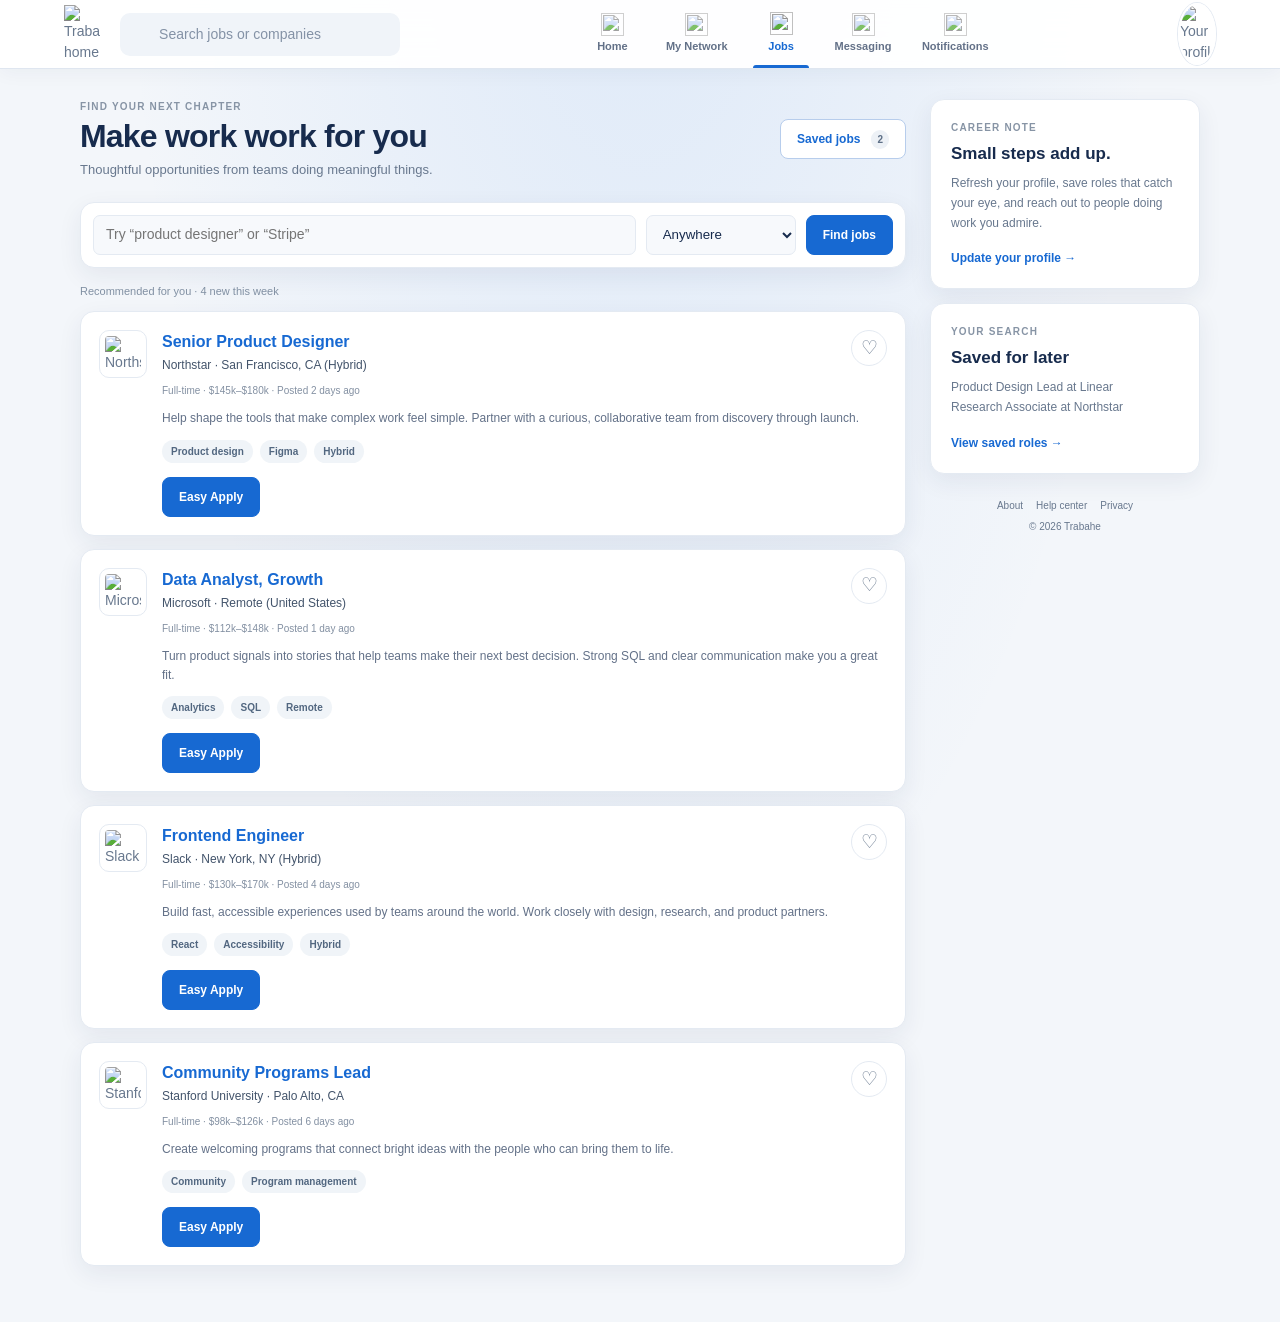
==== jobs.html @ 96b8449f "Added pages" ====
<!DOCTYPE html>
<html lang="en">
<head>
    <meta charset="UTF-8"><meta name="viewport" content="width=device-width, initial-scale=1.0">
    <meta name="description" content="Explore hand-picked roles and job opportunities on Trabahe.">
    <title>Jobs | Trabahe</title><link rel="stylesheet" href="style.css"><script src="app.js" defer></script>
</head>
<body>
    <nav class="navbar"><div class="navbar-left"><a href="index.html" class="logo"><img src="images/logo.png" alt="Trabahe home"></a><form class="search-box" data-search-form><img src="images/search.png" alt=""><input type="search" name="search" placeholder="Search jobs or companies" aria-label="Search jobs or companies"></form></div><div class="navbar-center"><ul>
        <li><a href="index.html"><img src="images/home.png" alt=""><span>Home</span></a></li><li><a href="network.html"><img src="images/network.png" alt=""><span>My Network</span></a></li><li><a href="jobs.html" class="active-link"><img src="images/jobs.png" alt=""><span>Jobs</span></a></li><li><a href="messaging.html"><img src="images/message.png" alt=""><span>Messaging</span></a></li><li><a href="notifications.html"><img src="images/notification.png" alt=""><span>Notifications</span></a></li>
    </ul></div><div class="navbar-right"><a class="profile-trigger" href="profile.html" aria-label="View your profile"><img src="images/user-1.png" class="nav-profile-img" alt="Your profile"></a></div></nav>
    <main class="page-container">
        <section class="page-main">
            <header class="page-heading"><div><p class="eyebrow">FIND YOUR NEXT CHAPTER</p><h1>Make work work for you</h1><p>Thoughtful opportunities from teams doing meaningful things.</p></div><a href="#saved-jobs" class="button-outline">Saved jobs <span class="count-pill">2</span></a></header>
            <form class="job-filters" data-search-form><label class="sr-only" for="job-search">Search jobs or companies</label><input id="job-search" name="search" type="search" placeholder="Try “product designer” or “Stripe”"><label class="sr-only" for="job-location">Location</label><select id="job-location" name="location" aria-label="Location"><option value="anywhere">Anywhere</option><option value="san francisco">San Francisco, CA</option><option value="new york">New York, NY</option><option value="remote">Remote</option></select><button class="button-primary" type="submit">Find jobs</button></form>
            <p class="result-note" id="searchStatus">Recommended for you · 4 new this week</p>
            <div class="job-list">
                <article class="job-card" data-searchable><img class="company-logo" src="images/mi-logo.png" alt="Northstar logo"><div class="job-info"><div class="job-title-line"><div><h2>Senior Product Designer</h2><p>Northstar · San Francisco, CA (Hybrid)</p></div><button class="icon-button" type="button" data-action="save" aria-pressed="false" aria-label="Save Senior Product Designer">♡</button></div><p class="job-meta">Full-time · $145k–$180k · Posted 2 days ago</p><p>Help shape the tools that make complex work feel simple. Partner with a curious, collaborative team from discovery through launch.</p><div class="tag-list"><span>Product design</span><span>Figma</span><span>Hybrid</span></div><button class="button-primary" type="button" data-action="apply" aria-pressed="false">Easy Apply</button></div></article>
                <article class="job-card" data-searchable><img class="company-logo" src="images/microsoft.png" alt="Microsoft logo"><div class="job-info"><div class="job-title-line"><div><h2>Data Analyst, Growth</h2><p>Microsoft · Remote (United States)</p></div><button class="icon-button" type="button" data-action="save" aria-pressed="false" aria-label="Save Data Analyst, Growth">♡</button></div><p class="job-meta">Full-time · $112k–$148k · Posted 1 day ago</p><p>Turn product signals into stories that help teams make their next best decision. Strong SQL and clear communication make you a great fit.</p><div class="tag-list"><span>Analytics</span><span>SQL</span><span>Remote</span></div><button class="button-primary" type="button" data-action="apply" aria-pressed="false">Easy Apply</button></div></article>
                <article class="job-card" data-searchable><img class="company-logo" src="images/slack.png" alt="Slack logo"><div class="job-info"><div class="job-title-line"><div><h2>Frontend Engineer</h2><p>Slack · New York, NY (Hybrid)</p></div><button class="icon-button" type="button" data-action="save" aria-pressed="false" aria-label="Save Frontend Engineer">♡</button></div><p class="job-meta">Full-time · $130k–$170k · Posted 4 days ago</p><p>Build fast, accessible experiences used by teams around the world. Work closely with design, research, and product partners.</p><div class="tag-list"><span>React</span><span>Accessibility</span><span>Hybrid</span></div><button class="button-primary" type="button" data-action="apply" aria-pressed="false">Easy Apply</button></div></article>
                <article class="job-card" data-searchable><img class="company-logo" src="images/stanford.png" alt="Stanford logo"><div class="job-info"><div class="job-title-line"><div><h2>Community Programs Lead</h2><p>Stanford University · Palo Alto, CA</p></div><button class="icon-button" type="button" data-action="save" aria-pressed="false" aria-label="Save Community Programs Lead">♡</button></div><p class="job-meta">Full-time · $98k–$126k · Posted 6 days ago</p><p>Create welcoming programs that connect bright ideas with the people who can bring them to life.</p><div class="tag-list"><span>Community</span><span>Program management</span></div><button class="button-primary" type="button" data-action="apply" aria-pressed="false">Easy Apply</button></div></article>
            </div>
        </section>
        <aside class="page-aside"><section class="panel aside-promo"><p class="eyebrow">CAREER NOTE</p><h2>Small steps add up.</h2><p>Refresh your profile, save roles that catch your eye, and reach out to people doing work you admire.</p><a class="text-link" href="profile.html">Update your profile →</a></section><section class="panel aside-promo" id="saved-jobs"><p class="eyebrow">YOUR SEARCH</p><h2>Saved for later</h2><p>Product Design Lead at Linear<br>Research Associate at Northstar</p><a class="text-link" href="#saved-jobs">View saved roles →</a></section><p class="aside-links"><a href="#">About</a><a href="#">Help center</a><a href="#">Privacy</a><span>© 2026 Trabahe</span></p></aside>
    </main>
</body>
</html>
---- style.css ----
:root {
    color-scheme: light;
    --page: #f3f6fa;
    --surface: #fff;
    --surface-muted: #f7f9fc;
    --ink: #172b4d;
    --muted: #68788e;
    --line: #e4eaf2;
    --brand: #1769d2;
    --brand-dark: #1058b7;
    --brand-soft: #eaf2ff;
    --shadow: 0 8px 24px rgba(28, 48, 78, 0.07);
    --radius: 14px;
}

* {
    margin: 0;
    padding: 0;
    box-sizing: border-box;
}

body {
    min-height: 100vh;
    background:
        radial-gradient(ellipse at 50% -240px, rgba(71, 142, 235, 0.13), transparent 58%),
        var(--page);
    color: var(--muted);
    font-family: Inter, "Segoe UI", Arial, sans-serif;
    font-size: 14px;
    line-height: 1.5;
    -webkit-font-smoothing: antialiased;
}

a {
    color: inherit;
    text-decoration: none;
    transition: color 160ms ease;
}

a:hover {
    color: var(--brand);
}

button,
input,
textarea {
    font: inherit;
}

.navbar {
    position: sticky;
    top: 0;
    z-index: 100;
    display: flex;
    align-items: center;
    justify-content: space-between;
    min-height: 68px;
    padding: 0 max(5%, calc((100% - 1320px) / 2));
    background: rgba(255, 255, 255, 0.94);
    border-bottom: 1px solid rgba(220, 228, 239, 0.9);
    box-shadow: 0 4px 18px rgba(28, 48, 78, 0.045);
    backdrop-filter: blur(16px);
}

.navbar-left,
.navbar-center ul,
.navbar-center ul li a {
    display: flex;
    align-items: center;
}

.logo img {
    display: block;
    width: 36px;
    margin-right: 20px;
}

.search-box {
    display: flex;
    align-items: center;
    width: min(280px, 23vw);
    padding: 0 14px;
    background: #f0f4f9;
    border: 1px solid transparent;
    border-radius: 10px;
    transition: background 160ms ease, border-color 160ms ease, box-shadow 160ms ease;
}

.search-box:focus-within {
    background: #fff;
    border-color: #a8c8f4;
    box-shadow: 0 0 0 3px rgba(23, 105, 210, 0.1);
}

.search-box img {
    width: 15px;
    opacity: 0.7;
}

.search-box input {
    width: 100%;
    padding: 10px;
    color: var(--ink);
    background: transparent;
    border: 0;
    outline: 0;
}

.search-box input::placeholder {
    color: #8492a6;
}

.navbar-center ul {
    gap: clamp(5px, 1.6vw, 25px);
    height: 68px;
}

.navbar-center ul li {
    list-style: none;
    height: 100%;
}

.navbar-center ul li a {
    position: relative;
    flex-direction: column;
    justify-content: center;
    gap: 2px;
    height: 100%;
    min-width: 56px;
    padding: 0 5px;
    color: #637188;
    font-size: 11px;
    font-weight: 600;
    white-space: nowrap;
}

.navbar-center ul li a img {
    width: 23px;
    height: 23px;
    object-fit: contain;
    opacity: 0.76;
    transition: transform 160ms ease, opacity 160ms ease;
}

.navbar-center ul li a:hover,
.navbar-center ul li a.active-link {
    color: var(--brand);
}

.navbar-center ul li a:hover img,
.navbar-center ul li a.active-link img {
    opacity: 1;
    transform: translateY(-1px);
}

.navbar-center ul li a::after {
    position: absolute;
    right: 0;
    bottom: 0;
    left: 0;
    height: 3px;
    background: var(--brand);
    border-radius: 3px 3px 0 0;
    content: "";
    transform: scaleX(0);
    transition: transform 180ms ease;
}

.navbar-center ul li a:hover::after,
.navbar-center ul li a.active-link::after {
    transform: scaleX(1);
}

.nav-profile-img {
    display: block;
    width: 38px;
    border: 2px solid #fff;
    border-radius: 50%;
    box-shadow: 0 0 0 1px var(--line);
    cursor: pointer;
}

.online {
    position: relative;
}

.online::after {
    position: absolute;
    top: 1px;
    right: -1px;
    width: 9px;
    height: 9px;
    background: #31b978;
    border: 2px solid #fff;
    border-radius: 50%;
    content: "";
}

.profile-menu-wrap {
    position: absolute;
    top: calc(100% + 4px);
    right: max(4%, calc((100% - 1320px) / 2));
    width: 300px;
    max-height: 0;
    overflow: hidden;
    transition: max-height 260ms ease;
}

.profile-menu-wrap.open-menu {
    max-height: 430px;
}

.profile-menu {
    margin: 8px 0;
    padding: 18px;
    color: var(--ink);
    background: var(--surface);
    border: 1px solid var(--line);
    border-radius: var(--radius);
    box-shadow: 0 18px 42px rgba(28, 48, 78, 0.18);
}

.user-info {
    display: flex;
    align-items: center;
}

.user-info img {
    width: 48px;
    margin-right: 12px;
    border-radius: 50%;
}

.user-info h3 {
    margin-bottom: 2px;
    color: var(--ink);
    font-size: 16px;
}

.user-info a {
    color: var(--brand);
    font-size: 12px;
    font-weight: 600;
}

.profile-menu hr {
    height: 1px;
    margin: 14px 0 10px;
    background: var(--line);
    border: 0;
}

.profile-menu-link {
    display: flex;
    align-items: center;
    gap: 12px;
    margin: 2px -8px;
    padding: 8px;
    color: var(--muted);
    border-radius: 8px;
    font-size: 13px;
}

.profile-menu-link:hover {
    color: var(--brand);
    background: var(--surface-muted);
}

.profile-menu-link p {
    flex: 1;
}

.profile-menu-link img {
    width: 25px;
    height: 25px;
    object-fit: contain;
}

.profile-menu-link span {
    color: #9ba8b8;
    font-size: 12px;
}

.container {
    display: grid;
    grid-template-columns: minmax(220px, 260px) minmax(0, 1fr) minmax(240px, 285px);
    gap: 22px;
    width: min(1320px, 90%);
    margin: 0 auto;
    padding: 28px 0 48px;
}

.left-sidebar,
.right-sidebar {
    position: sticky;
    top: 88px;
    align-self: start;
}

.sidebar-profile-box,
.sidebar-activity,
.sidebar-news,
.sidebar-ad,
.create-post,
.post {
    overflow: hidden;
    background: var(--surface);
    border: 1px solid var(--line);
    border-radius: var(--radius);
    box-shadow: var(--shadow);
}

.sidebar-profile-box > img {
    display: block;
    height: 96px;
    object-fit: cover;
}

.sidebar-profile-info {
    padding: 0 20px;
}

.sidebar-profile-info > img {
    width: 82px;
    margin-top: -42px;
    padding: 4px;
    background: var(--surface);
    border-radius: 50%;
}

.sidebar-profile-info h1 {
    margin-top: 6px;
    color: var(--ink);
    font-size: 19px;
    font-weight: 700;
    letter-spacing: -0.3px;
}

.sidebar-profile-info h3 {
    margin-top: 3px;
    color: var(--muted);
    font-size: 12px;
    font-weight: 400;
}

.sidebar-profile-info ul {
    margin: 17px 0 15px;
    padding-top: 12px;
    border-top: 1px solid var(--line);
    list-style: none;
}

.sidebar-profile-info ul li {
    display: flex;
    justify-content: space-between;
    margin: 9px 0;
    color: #6e7d92;
    font-size: 12px;
}

.sidebar-profile-info ul li span {
    color: var(--brand);
    font-weight: 700;
}

.sidebar-profile-link {
    display: flex;
    border-top: 1px solid var(--line);
}

.sidebar-profile-link a {
    display: flex;
    flex: 1;
    align-items: center;
    justify-content: center;
    gap: 7px;
    min-width: 0;
    padding: 13px 5px;
    color: #596b82;
    font-size: 11px;
    font-weight: 600;
}

.sidebar-profile-link a + a {
    border-left: 1px solid var(--line);
}

.sidebar-profile-link a:hover {
    background: var(--surface-muted);
}

.sidebar-profile-link a img {
    width: 17px;
    height: 17px;
    object-fit: contain;
}

.sidebar-activity {
    margin-top: 16px;
    padding: 8px 18px 14px;
}

.sidebar-activity h3 {
    margin: 15px 0 7px;
    color: #8996a8;
    font-size: 10px;
    font-weight: 700;
    letter-spacing: 1px;
}

.sidebar-activity a {
    display: flex;
    align-items: center;
    gap: 9px;
    margin: 2px -7px;
    padding: 6px 7px;
    color: #596b82;
    border-radius: 7px;
    font-size: 12px;
}

.sidebar-activity a:hover {
    color: var(--brand);
    background: var(--surface-muted);
}

.sidebar-activity a img {
    width: 15px;
    height: 15px;
    object-fit: contain;
    opacity: 0.7;
}

.discover-more-link {
    margin: 12px -18px -14px;
    border-top: 1px solid var(--line);
    text-align: center;
}

.discover-more-link a {
    display: inline-block;
    padding: 11px;
    color: var(--brand);
    font-size: 12px;
    font-weight: 700;
}

#showMoreLink {
    display: none;
}

.sidebar-news {
    padding: 17px 19px 14px;
}

.info-icon {
    float: right;
    width: 15px;
    margin-top: 4px;
    opacity: 0.65;
}

.sidebar-news h3 {
    margin: 2px 0 16px;
    color: var(--ink);
    font-size: 16px;
    font-weight: 700;
    letter-spacing: -0.2px;
}

.sidebar-news a {
    display: block;
    margin: 0 -7px;
    padding: 7px;
    color: #354762;
    border-radius: 7px;
    font-size: 12px;
    font-weight: 650;
    line-height: 1.4;
}

.sidebar-news a:hover {
    color: var(--brand);
    background: var(--surface-muted);
}

.sidebar-news span {
    display: block;
    margin: -4px 0 5px 7px;
    color: #8a97a8;
    font-size: 10px;
}

.sidebar-news .read-more-link {
    display: inline-block;
    margin: 8px 0 0;
    padding: 5px 7px;
    color: var(--brand);
    font-weight: 700;
}

.sidebar-ad {
    margin-top: 15px;
    padding: 14px 18px 16px;
    text-align: center;
}

.sidebar-ad small {
    display: block;
    color: #8794a5;
    font-size: 10px;
    text-align: right;
}

.sidebar-ad p {
    margin: 8px 0;
    color: var(--ink);
    font-size: 13px;
    font-weight: 600;
}

.sidebar-ad div {
    display: flex;
    align-items: center;
    justify-content: center;
}

.sidebar-ad img {
    width: 49px;
    height: 49px;
    margin: 5px;
    object-fit: cover;
    border: 1px solid var(--line);
    border-radius: 50%;
}

.sidebar-ad b {
    display: block;
    margin-top: 6px;
    color: #45566e;
    font-size: 11px;
    font-weight: 600;
}

.ad-link {
    display: inline-block;
    margin: 13px auto 0;
    padding: 6px 19px;
    color: var(--brand);
    border: 1px solid var(--brand);
    border-radius: 20px;
    font-size: 12px;
    font-weight: 700;
    transition: color 160ms ease, background 160ms ease;
}

.ad-link:hover {
    color: #fff;
    background: var(--brand);
}

.sidebar-useful-links {
    padding: 13px 8px;
    text-align: center;
}

.sidebar-useful-links a {
    display: inline-block;
    margin: 3px 4px;
    color: #8390a2;
    font-size: 10px;
}

.sidebar-useful-links a:hover {
    color: var(--brand);
}

.copyright-msg {
    display: flex;
    align-items: center;
    justify-content: center;
    margin-top: 10px;
    color: #718096;
    font-size: 10px;
}

.copyright-msg img {
    width: 17px;
    margin-right: 5px;
}

.main-content {
    min-width: 0;
}

.create-post {
    padding-top: 3px;
}

.create-post-input {
    display: flex;
    align-items: center;
    padding: 15px 18px 12px;
}

.create-post-input img {
    width: 42px;
    height: 42px;
    margin-right: 12px;
    object-fit: cover;
    border: 2px solid #eef3fa;
    border-radius: 50%;
}

.create-post-input textarea {
    width: 100%;
    min-height: 40px;
    padding: 10px 14px;
    color: var(--ink);
    background: var(--surface-muted);
    border: 1px solid var(--line);
    border-radius: 24px;
    outline: none;
    resize: vertical;
    transition: border-color 160ms ease, box-shadow 160ms ease, background 160ms ease;
}

.create-post-input textarea:focus {
    background: #fff;
    border-color: #a8c8f4;
    box-shadow: 0 0 0 3px rgba(23, 105, 210, 0.09);
}

.create-post-input textarea::placeholder {
    color: #78879a;
    font-weight: 500;
}

.create-post-links {
    display: flex;
    align-items: stretch;
    padding: 0 10px 8px;
}

.create-post-links li {
    display: flex;
    flex: 1;
    align-items: center;
    justify-content: center;
    gap: 7px;
    min-width: 0;
    min-height: 42px;
    margin: 0 3px;
    color: #617187;
    border-radius: 8px;
    font-size: 12px;
    font-weight: 600;
    list-style: none;
    cursor: pointer;
    transition: background 160ms ease, color 160ms ease;
}

.create-post-links li:hover {
    color: var(--brand);
    background: var(--brand-soft);
}

.create-post-links li img {
    width: 17px;
    height: 17px;
    object-fit: contain;
}

.create-post-links li:last-child {
    flex: 0 0 auto;
    min-width: 76px;
    margin-left: 5px;
    color: #fff;
    background: var(--brand);
    border-radius: 8px;
    font-weight: 700;
    transition: background 160ms ease, transform 160ms ease;
}

.create-post-links li:last-child:hover {
    color: #fff;
    background: var(--brand-dark);
    transform: translateY(-1px);
}

.sort-by {
    display: flex;
    align-items: center;
    gap: 10px;
    margin: 15px 0 10px;
    color: #77869a;
    font-size: 11px;
}

.sort-by hr {
    flex: 1;
    height: 1px;
    background: #dce4ee;
    border: 0;
}

.sort-by p {
    white-space: nowrap;
}

.sort-by p span {
    color: #43546b;
    font-weight: 700;
    cursor: pointer;
}

.sort-by p span img {
    width: 11px;
    margin-left: 3px;
    vertical-align: middle;
}

.post {
    margin: 0 0 16px;
    padding: 18px 20px 5px;
}

.post-author {
    display: flex;
    align-items: flex-start;
    margin-bottom: 13px;
}

.post-author > img {
    width: 43px;
    height: 43px;
    margin: 1px 11px 0 0;
    object-fit: cover;
    border-radius: 50%;
}

.post-author h1 {
    color: var(--ink);
    font-size: 14px;
    font-weight: 700;
}

.post-author small {
    display: block;
    color: #8390a2;
    font-size: 10px;
    line-height: 1.5;
}

.post p {
    margin-bottom: 14px;
    color: #43536a;
    font-size: 13px;
    line-height: 1.65;
}

.post > img {
    display: block;
    width: 100%;
    max-height: 460px;
    margin-bottom: 11px;
    object-fit: cover;
    border-radius: 9px;
}

.post-stats {
    display: flex;
    flex-wrap: wrap;
    align-items: center;
    justify-content: space-between;
    gap: 4px;
    padding-bottom: 8px;
    color: #8491a2;
    border-bottom: 1px solid var(--line);
    font-size: 10px;
}

.post-stats div {
    display: flex;
    align-items: center;
}

.post-stats img {
    width: 15px;
    margin-right: -4px;
}

.liked-users {
    margin-left: 10px;
}

.post-activity {
    display: flex;
    align-items: center;
    justify-content: space-between;
    gap: 3px;
    padding: 8px 0;
    color: #617187;
    font-size: 12px;
    font-weight: 600;
}

.post-activity > div {
    display: flex;
    align-items: center;
}

.post-activity-user-icon {
    width: 23px;
    border-radius: 50%;
}

.post-activity-arrow-icon {
    width: 11px;
    margin-left: 4px;
}

.post-activity-link {
    min-height: 35px;
    padding: 0 8px;
    border-radius: 7px;
    cursor: pointer;
    transition: color 160ms ease, background 160ms ease;
}

.post-activity-link:hover {
    color: var(--brand);
    background: var(--brand-soft);
}

.post-activity-link img {
    width: 16px;
    height: 16px;
    margin-right: 6px;
    object-fit: contain;
    opacity: 0.78;
}

@media (max-width: 1040px) {
    .container {
        grid-template-columns: minmax(215px, 260px) minmax(0, 1fr);
        width: min(960px, 92%);
        gap: 18px;
    }

    .right-sidebar {
        display: none;
    }
}

@media (max-width: 700px) {
    .navbar {
        min-height: 60px;
        padding: 0 4%;
    }

    .logo img {
        width: 32px;
        margin-right: 12px;
    }

    .search-box {
        width: 38px;
        height: 38px;
        justify-content: center;
        padding: 0;
        background: transparent;
    }

    .search-box:focus-within {
        position: absolute;
        right: 62px;
        left: 4%;
        z-index: 2;
        width: auto;
        justify-content: flex-start;
        padding: 0 12px;
        background: #fff;
    }

    .search-box input {
        width: 0;
        padding: 0;
    }

    .search-box:focus-within input {
        width: 100%;
        padding: 9px;
    }

    .navbar-center {
        flex: 1;
        margin-left: 6px;
    }

    .navbar-center ul {
        justify-content: space-evenly;
        gap: 0;
        height: 60px;
    }

    .navbar-center ul li a {
        min-width: 38px;
        padding: 0 3px;
    }

    .navbar-center ul li a span {
        display: none;
    }

    .navbar-center ul li a img {
        width: 22px;
        height: 22px;
    }

    .nav-profile-img {
        width: 32px;
    }

    .profile-menu-wrap {
        right: 4%;
        width: min(300px, 92vw);
    }

    .container {
        grid-template-columns: minmax(0, 1fr);
        width: min(560px, 92%);
        gap: 14px;
        padding: 16px 0 30px;
    }

    .left-sidebar,
    .right-sidebar {
        position: static;
    }

    .main-content {
        grid-row: 1;
    }

    .sidebar-activity {
        display: none;
    }

    .sidebar-activity.open-activity {
        display: block;
    }

    #showMoreLink {
        display: block;
        width: fit-content;
        margin: 5px auto 0;
        color: var(--brand);
        font-size: 12px;
        font-weight: 600;
        cursor: pointer;
    }

    .post {
        padding-right: 15px;
        padding-left: 15px;
    }
}

@media (max-width: 420px) {
    .navbar-center ul li a {
        min-width: 31px;
    }

    .navbar-center ul li a img {
        width: 20px;
        height: 20px;
    }

    .create-post-input {
        padding-right: 12px;
        padding-left: 12px;
    }

    .create-post-links {
        padding-right: 6px;
        padding-left: 6px;
    }

    .create-post-links li {
        gap: 4px;
        font-size: 10px;
    }

    .create-post-links li:last-child {
        min-width: 56px;
    }

    .post-activity {
        font-size: 11px;
    }

    .post-activity-link {
        padding: 0 5px;
    }

    .post-activity-link span {
        display: none;
    }

    .post-activity-link img {
        margin-right: 0;
    }
}

@media (prefers-reduced-motion: reduce) {
    *,
    *::before,
    *::after {
        scroll-behavior: auto !important;
        transition-duration: 0.01ms !important;
        animation-duration: 0.01ms !important;
        animation-iteration-count: 1 !important;
    }
}

button {
    color: inherit;
}

.profile-trigger {
    display: inline-flex;
    padding: 0;
    background: transparent;
    border: 0;
    border-radius: 50%;
    cursor: pointer;
}

.create-post-links li button {
    width: 100%;
    height: 100%;
    color: inherit;
    background: transparent;
    border: 0;
    cursor: pointer;
    font-weight: 700;
}

.create-post-links li:last-child button {
    color: #fff;
}

.post > small {
    display: block;
    margin: 3px 0 12px;
    color: #8390a2;
}

.post > strong {
    color: var(--ink);
}

.post-activity-link[aria-pressed="true"] {
    color: var(--brand);
    background: var(--brand-soft);
}

.page-container {
    display: grid;
    grid-template-columns: minmax(0, 1fr) 270px;
    align-items: start;
    gap: 24px;
    width: min(1120px, 92%);
    margin: 30px auto 56px;
}

.page-main {
    min-width: 0;
}

.page-heading {
    display: flex;
    align-items: center;
    justify-content: space-between;
    gap: 20px;
    margin: 0 0 22px;
}

.page-heading h1,
.inbox-heading h1 {
    margin: 3px 0 5px;
    color: var(--ink);
    font-size: clamp(25px, 3vw, 32px);
    letter-spacing: -0.8px;
    line-height: 1.2;
}

.page-heading p:not(.eyebrow),
.inbox-heading p {
    color: var(--muted);
    font-size: 13px;
}

.eyebrow {
    color: #8794a5;
    font-size: 10px;
    font-weight: 750;
    letter-spacing: 1.2px;
}

.button-primary,
.button-outline {
    display: inline-flex;
    align-items: center;
    justify-content: center;
    gap: 7px;
    min-height: 40px;
    padding: 0 16px;
    border-radius: 8px;
    cursor: pointer;
    font-size: 12px;
    font-weight: 700;
    text-align: center;
    transition: background 160ms ease, color 160ms ease, border-color 160ms ease, transform 160ms ease;
}

.button-primary {
    color: #fff;
    background: var(--brand);
    border: 1px solid var(--brand);
}

.button-primary:hover {
    color: #fff;
    background: var(--brand-dark);
    border-color: var(--brand-dark);
    transform: translateY(-1px);
}

.button-outline {
    color: var(--brand);
    background: #fff;
    border: 1px solid #b7cdec;
}

.button-outline:hover,
.button-outline[aria-pressed="true"] {
    color: var(--brand-dark);
    background: var(--brand-soft);
    border-color: var(--brand);
}

.text-link {
    color: var(--brand);
    font-weight: 700;
}

.section-tabs {
    display: flex;
    gap: 22px;
    overflow-x: auto;
    padding: 0 3px;
    border-bottom: 1px solid var(--line);
    white-space: nowrap;
}

.section-tabs a {
    position: relative;
    padding: 12px 0;
    color: #78869a;
    font-size: 12px;
    font-weight: 650;
}

.section-tabs a.selected {
    color: var(--brand);
}

.section-tabs a.selected::after {
    position: absolute;
    right: 0;
    bottom: -1px;
    left: 0;
    height: 2px;
    background: var(--brand);
    content: "";
}

.section-tabs span,
.count-pill {
    margin-left: 4px;
    padding: 2px 6px;
    color: #5d6f86;
    background: #edf1f6;
    border-radius: 10px;
    font-size: 10px;
}

.result-note {
    margin: 15px 0 12px;
    color: #8190a3;
    font-size: 11px;
}

.panel,
.person-card,
.job-card,
.notification-card {
    background: var(--surface);
    border: 1px solid var(--line);
    border-radius: var(--radius);
    box-shadow: var(--shadow);
}

.page-aside {
    position: sticky;
    top: 92px;
}

.aside-promo {
    margin-bottom: 14px;
    padding: 20px;
}

.aside-promo h2 {
    margin: 8px 0;
    color: var(--ink);
    font-size: 17px;
    line-height: 1.35;
}

.aside-promo > p:not(.eyebrow) {
    margin-bottom: 14px;
    font-size: 12px;
    line-height: 1.65;
}

.aside-promo .text-link {
    font-size: 12px;
}

.aside-links {
    display: flex;
    flex-wrap: wrap;
    justify-content: center;
    gap: 6px 13px;
    padding: 10px;
    font-size: 10px;
}

.aside-links span {
    flex-basis: 100%;
    text-align: center;
}

.people-grid {
    display: grid;
    grid-template-columns: repeat(3, minmax(0, 1fr));
    gap: 14px;
}

.person-card {
    overflow: hidden;
    padding: 0 14px 15px;
    text-align: center;
}

.person-cover {
    height: 75px;
    margin: 0 -14px;
    background: linear-gradient(135deg, #e1eafa, #b9d2f3);
}

.cover-purple { background: linear-gradient(135deg, #e4daf7, #b4a2e6); }
.cover-blue { background: linear-gradient(135deg, #d9e9f7, #85b7dd); }
.cover-orange { background: linear-gradient(135deg, #f7e5d7, #e6b997); }
.cover-green { background: linear-gradient(135deg, #d9eee1, #91c8a6); }
.cover-pink { background: linear-gradient(135deg, #f4dce8, #d79fbc); }
.cover-sky { background: linear-gradient(135deg, #d9edf2, #8dc3d2); }

.person-avatar {
    width: 66px;
    height: 66px;
    margin-top: -34px;
    object-fit: cover;
    border: 4px solid white;
    border-radius: 50%;
}

.person-card h2 {
    margin: 5px 0 2px;
    color: var(--ink);
    font-size: 14px;
}

.person-card p {
    min-height: 36px;
    font-size: 11px;
    line-height: 1.5;
}

.person-card small {
    display: block;
    margin: 8px 0 12px;
    color: #8390a2;
    font-size: 10px;
}

.button-wide {
    width: 100%;
    min-height: 36px;
}

.invitation-panel {
    display: block;
    margin-top: 22px;
    padding: 19px;
}

.invitation-panel h2 {
    margin: 4px 0;
    color: var(--ink);
    font-size: 16px;
}

.invitation-panel p:not(.eyebrow) {
    font-size: 12px;
}

.invitation-list {
    margin-top: 12px;
}

.invitation-row {
    display: flex;
    align-items: center;
    gap: 11px;
    padding: 11px 0;
    border-top: 1px solid var(--line);
}

.invitation-row > img {
    flex: 0 0 42px;
    width: 42px;
    height: 42px;
    object-fit: cover;
    border-radius: 50%;
}

.invitation-row > span {
    flex: 1;
    min-width: 0;
}

.invitation-row strong,
.invitation-row small {
    display: block;
}

.invitation-row strong {
    color: var(--ink);
    font-size: 12px;
}

.invitation-row small {
    color: #8390a2;
    font-size: 10px;
}

.job-filters {
    display: flex;
    gap: 10px;
    padding: 12px;
    background: #fff;
    border: 1px solid var(--line);
    border-radius: var(--radius);
    box-shadow: var(--shadow);
}

.job-filters input,
.job-filters select,
.inbox-search input {
    min-width: 0;
    min-height: 40px;
    padding: 0 12px;
    color: var(--ink);
    background: var(--surface-muted);
    border: 1px solid var(--line);
    border-radius: 7px;
}

.job-filters input {
    flex: 1;
}

.job-filters select {
    width: 150px;
}

.job-list {
    display: grid;
    gap: 13px;
}

.job-card {
    display: flex;
    align-items: flex-start;
    gap: 15px;
    padding: 18px;
}

.company-logo {
    flex: 0 0 48px;
    width: 48px;
    height: 48px;
    padding: 5px;
    object-fit: contain;
    background: #fff;
    border: 1px solid var(--line);
    border-radius: 10px;
}

.job-info {
    flex: 1;
    min-width: 0;
}

.job-title-line {
    display: flex;
    align-items: flex-start;
    justify-content: space-between;
    gap: 10px;
}

.job-title-line h2 {
    color: var(--brand);
    font-size: 16px;
}

.job-title-line p {
    margin-top: 2px;
    color: #43546b;
    font-size: 12px;
}

.job-info > p:not(.job-meta) {
    margin: 11px 0;
    color: #637188;
    font-size: 12px;
    line-height: 1.6;
}

.job-info .job-meta {
    margin-top: 9px;
    color: #8390a2;
    font-size: 10px;
}

.icon-button {
    flex: 0 0 auto;
    display: inline-grid;
    width: 36px;
    height: 36px;
    place-items: center;
    color: #6c7c91;
    background: transparent;
    border: 1px solid var(--line);
    border-radius: 50%;
    cursor: pointer;
    font-size: 19px;
}

.icon-button[aria-pressed="true"] {
    color: var(--brand);
    background: var(--brand-soft);
}

.tag-list {
    display: flex;
    flex-wrap: wrap;
    gap: 7px;
    margin: 10px 0 14px;
}

.tag-list span {
    padding: 4px 9px;
    color: #526780;
    background: #f0f4f8;
    border-radius: 14px;
    font-size: 10px;
    font-weight: 600;
}

.messaging-page {
    display: block;
    max-width: 1120px;
    margin-top: 24px;
}

.messaging-shell {
    display: grid;
    grid-template-columns: minmax(250px, 340px) minmax(0, 1fr);
    min-height: min(720px, calc(100vh - 120px));
    overflow: hidden;
}

.message-inbox {
    padding: 19px 0;
    border-right: 1px solid var(--line);
}

.inbox-heading {
    display: flex;
    align-items: center;
    justify-content: space-between;
    padding: 0 18px 15px;
}

.inbox-heading h1 {
    font-size: 22px;
}

.inbox-search {
    padding: 0 16px 14px;
}

.inbox-search input {
    width: 100%;
}

.inbox-label {
    padding: 9px 18px;
}

.conversation-preview {
    display: flex;
    align-items: center;
    gap: 10px;
    padding: 12px 16px;
    border-left: 3px solid transparent;
}

.conversation-preview:hover,
.conversation-preview.selected {
    background: #f3f7fc;
}

.conversation-preview.selected {
    border-left-color: var(--brand);
}

.conversation-preview > img,
.conversation-header > img {
    flex: 0 0 42px;
    width: 42px;
    height: 42px;
    object-fit: cover;
    border-radius: 50%;
}

.conversation-preview > span {
    flex: 1;
    min-width: 0;
}

.conversation-preview strong,
.conversation-preview small {
    display: block;
    overflow: hidden;
    text-overflow: ellipsis;
    white-space: nowrap;
}

.conversation-preview strong {
    color: var(--ink);
    font-size: 12px;
}

.conversation-preview small,
.conversation-preview time {
    color: #8290a3;
    font-size: 10px;
}

.conversation {
    display: flex;
    min-width: 0;
    flex-direction: column;
}

.conversation-header {
    display: flex;
    align-items: center;
    gap: 11px;
    padding: 16px 20px;
    border-bottom: 1px solid var(--line);
}

.conversation-header > div {
    flex: 1;
}

.conversation-header h2 {
    color: var(--ink);
    font-size: 14px;
}

.conversation-header p {
    color: #8190a3;
    font-size: 10px;
}

.conversation-messages {
    flex: 1;
    padding: 20px;
}

.day-marker {
    margin-bottom: 16px;
    color: #8a97a8;
    font-size: 9px;
    font-weight: 700;
    letter-spacing: 1px;
    text-align: center;
}

.message-bubble {
    width: fit-content;
    max-width: min(82%, 430px);
    margin: 10px 0 4px;
    padding: 11px 14px;
    color: #43546b;
    background: #f0f4f8;
    border-radius: 4px 14px 14px 14px;
    font-size: 12px;
    line-height: 1.6;
}

.message-bubble.outgoing {
    margin-left: auto;
    color: #fff;
    background: var(--brand);
    border-radius: 14px 4px 14px 14px;
}

.message-time {
    display: block;
    margin: 0 0 10px;
    color: #8a97a8;
    font-size: 9px;
}

.outgoing-time {
    text-align: right;
}

.message-composer {
    padding: 14px 18px;
    border-top: 1px solid var(--line);
}

.message-composer textarea {
    width: 100%;
    min-height: 60px;
    padding: 11px 13px;
    color: var(--ink);
    background: var(--surface-muted);
    border: 1px solid var(--line);
    border-radius: 9px;
    resize: vertical;
}

.message-composer > div {
    display: flex;
    align-items: center;
    justify-content: space-between;
    gap: 10px;
    margin-top: 9px;
}

.message-composer > div > span {
    color: #8a97a8;
    font-size: 10px;
}

.notification-list {
    display: grid;
    gap: 9px;
    margin-top: 14px;
}

.notification-card {
    display: flex;
    align-items: center;
    gap: 13px;
    padding: 15px;
}

.notification-card.unread {
    background: #f4f8ff;
    border-color: #d6e5fa;
}

.notification-card > img {
    flex: 0 0 45px;
    width: 45px;
    height: 45px;
    object-fit: cover;
    border-radius: 50%;
}

.notification-card > p {
    flex: 1;
    color: #56677e;
    font-size: 12px;
    line-height: 1.5;
}

.notification-card > p strong {
    color: var(--ink);
}

.notification-card > p small {
    display: block;
    margin-top: 4px;
    color: #8895a6;
    font-size: 10px;
}

.notification-card > .text-link {
    flex: 0 0 auto;
    font-size: 11px;
}

.profile-page {
    display: grid;
    gap: 15px;
    width: min(900px, 92%);
    margin: 28px auto 50px;
}

.profile-hero {
    overflow: hidden;
}

.profile-cover {
    display: block;
    width: 100%;
    height: 205px;
    object-fit: cover;
    object-position: center 48%;
}

.profile-details {
    position: relative;
    padding: 0 26px 22px;
}

.profile-large-avatar {
    width: 112px;
    height: 112px;
    margin-top: -57px;
    object-fit: cover;
    border: 5px solid #fff;
    border-radius: 50%;
}

.profile-actions {
    display: flex;
    justify-content: flex-end;
    gap: 9px;
    margin-top: 13px;
}

.profile-details h1 {
    margin-top: -35px;
    color: var(--ink);
    font-size: 24px;
}

.profile-headline,
.profile-location {
    font-size: 12px;
}

.profile-location {
    margin-top: 3px;
}

.profile-summary {
    max-width: 700px;
    margin: 16px 0;
    color: #45566e;
    font-size: 12px;
    line-height: 1.7;
}

.profile-affiliation {
    display: flex;
    align-items: center;
    gap: 9px;
    color: var(--ink);
    font-size: 11px;
}

.profile-affiliation img {
    width: 30px;
    height: 30px;
    object-fit: contain;
}

.profile-affiliation small {
    display: block;
    color: #8290a3;
}

.profile-section {
    padding: 20px 24px;
}

.profile-section h2 {
    margin-bottom: 12px;
    color: var(--ink);
    font-size: 18px;
}

.profile-section > p {
    color: #45566e;
    font-size: 12px;
    line-height: 1.7;
}

.experience-item {
    display: flex;
    gap: 13px;
    padding: 14px 0;
}

.experience-item + .experience-item {
    border-top: 1px solid var(--line);
}

.company-mark {
    display: grid;
    flex: 0 0 40px;
    width: 40px;
    height: 40px;
    place-items: center;
    color: #fff;
    border-radius: 9px;
    font-size: 17px;
    font-weight: 700;
}

.blue-mark { background: #1769d2; }
.coral-mark { background: #e47d5d; }
.red-mark { background: #bb2438; }

.experience-item h3 {
    color: var(--ink);
    font-size: 13px;
}

.experience-item p,
.experience-item small {
    display: block;
    color: #637188;
    font-size: 11px;
}

.experience-item small {
    margin: 3px 0 6px;
    color: #8a97a8;
}

.sr-only {
    position: absolute;
    width: 1px;
    height: 1px;
    overflow: hidden;
    clip: rect(0, 0, 0, 0);
    white-space: nowrap;
    clip-path: inset(50%);
}

[hidden] {
    display: none !important;
}

.auth-page {
    min-height: 100vh;
    display: flex;
    flex-direction: column;
    background:
        radial-gradient(ellipse at 5% 32%, rgba(71, 142, 235, 0.12), transparent 36%),
        var(--page);
}

.auth-header {
    display: flex;
    align-items: center;
    justify-content: space-between;
    width: min(1120px, 90%);
    margin: 0 auto;
    padding: 23px 0;
}

.brand-wordmark {
    display: inline-flex;
    align-items: center;
    gap: 7px;
    color: var(--brand);
    font-size: 22px;
    font-weight: 750;
    letter-spacing: -0.7px;
}

.brand-wordmark img {
    width: 35px;
    height: 35px;
    object-fit: contain;
}

.auth-header > p {
    font-size: 12px;
}

.auth-header > p a {
    margin-left: 7px;
}

.auth-layout {
    display: grid;
    flex: 1;
    grid-template-columns: minmax(0, 1fr) minmax(350px, 430px);
    align-items: center;
    gap: clamp(40px, 8vw, 110px);
    width: min(1040px, 90%);
    margin: 14px auto 35px;
}

.auth-intro {
    max-width: 500px;
    padding-bottom: 20px;
}

.auth-intro .eyebrow {
    color: var(--brand);
}

.auth-intro h1 {
    max-width: 500px;
    margin: 13px 0 16px;
    color: var(--ink);
    font-size: clamp(38px, 5.4vw, 62px);
    letter-spacing: -2.4px;
    line-height: 1.04;
}

.auth-intro > p:not(.eyebrow) {
    max-width: 420px;
    color: #5f7189;
    font-size: 15px;
    line-height: 1.7;
}

.auth-proof {
    display: flex;
    align-items: center;
    gap: 14px;
    margin-top: 36px;
    color: #6f7e91;
    font-size: 11px;
    line-height: 1.6;
}

.auth-proof strong {
    color: var(--ink);
    font-size: 12px;
}

.proof-avatars {
    display: flex;
    padding-left: 5px;
}

.proof-avatars img {
    width: 37px;
    height: 37px;
    margin-left: -5px;
    object-fit: cover;
    border: 2px solid var(--page);
    border-radius: 50%;
}

.auth-card {
    padding: 30px;
    color: var(--ink);
    background: #fff;
    border: 1px solid #e7edf5;
    border-radius: 17px;
    box-shadow: 0 18px 55px rgba(28, 48, 78, 0.1);
}

.auth-card h2 {
    font-size: 24px;
    letter-spacing: -0.6px;
}

.auth-subtitle {
    margin: 4px 0 22px;
    color: #77869a;
    font-size: 12px;
}

.auth-card form > label,
.field-row label,
.password-label label {
    display: block;
    margin: 13px 0 6px;
    color: #41536b;
    font-size: 11px;
    font-weight: 700;
}

.auth-card input {
    width: 100%;
    height: 44px;
    padding: 0 12px;
    color: var(--ink);
    background: #fff;
    border: 1px solid #dce4ee;
    border-radius: 7px;
    outline: none;
}

.auth-card input:focus,
.message-composer textarea:focus,
.job-filters input:focus,
.job-filters select:focus {
    border-color: #8cb6ef;
    box-shadow: 0 0 0 3px rgba(23, 105, 210, 0.11);
}

.auth-card input::placeholder {
    color: #a1adbb;
}

.password-label {
    display: flex;
    align-items: center;
    justify-content: space-between;
}

.password-label a,
.auth-legal a {
    color: var(--brand);
    font-size: 10px;
    font-weight: 650;
}

.password-label label {
    margin-bottom: 6px;
}

.auth-submit {
    width: 100%;
    min-height: 45px;
    margin-top: 18px;
    border-radius: 24px;
    font-size: 13px;
}

.form-message {
    min-height: 0;
    margin-top: 8px;
    color: #16845a;
    font-size: 11px;
}

.form-message:empty {
    display: none;
}

.form-message.error {
    color: #bb3946;
}

.auth-divider {
    display: flex;
    align-items: center;
    gap: 12px;
    margin: 12px 0;
    color: #97a3b2;
    font-size: 10px;
}

.auth-divider::before,
.auth-divider::after {
    flex: 1;
    height: 1px;
    background: var(--line);
    content: "";
}

.auth-google {
    width: 100%;
    min-height: 43px;
    color: #495c74;
    border-color: #ccd6e3;
    border-radius: 23px;
}

.auth-google img {
    width: 17px;
}

.auth-legal {
    margin: 14px 0;
    color: #8491a2;
    font-size: 9px;
    line-height: 1.6;
    text-align: center;
}

.auth-switch {
    margin-top: 17px;
    font-size: 11px;
    text-align: center;
}

.auth-quote {
    margin-top: 38px;
    padding: 20px;
    background: rgba(255, 255, 255, 0.72);
    border: 1px solid rgba(220, 228, 239, 0.8);
    border-radius: 13px;
}

.auth-quote > span {
    color: var(--brand);
    font-size: 34px;
    font-weight: 700;
    line-height: 1;
}

.auth-quote p {
    color: var(--ink);
    font-size: 15px;
    font-weight: 600;
    line-height: 1.5;
}

.auth-quote small {
    display: block;
    margin-top: 10px;
    color: #8290a3;
    font-size: 10px;
}

.field-row {
    display: grid;
    grid-template-columns: 1fr 1fr;
    gap: 12px;
}

.field-row > div {
    min-width: 0;
}

.field-row input {
    margin-bottom: 2px;
}

.signup-layout {
    grid-template-columns: minmax(0, 1fr) minmax(370px, 450px);
}

.signup-layout .auth-card {
    padding: 26px 30px;
}

.signup-layout .auth-card form > label {
    margin-top: 10px;
}

.signup-layout .auth-submit {
    margin-top: 8px;
}

.signup-layout .auth-legal {
    margin: 11px 0 5px;
}

.auth-footer {
    display: flex;
    justify-content: center;
    gap: 20px;
    padding: 16px;
    color: #8996a8;
    font-size: 10px;
}

.auth-footer a:hover {
    color: var(--brand);
}

@media (max-width: 960px) {
    .page-container {
        grid-template-columns: minmax(0, 1fr);
    }

    .page-aside {
        position: static;
        display: grid;
        grid-template-columns: repeat(2, minmax(0, 1fr));
        gap: 12px;
    }

    .aside-links {
        grid-column: 1 / -1;
    }

    .auth-layout {
        gap: 36px;
    }
}

@media (max-width: 700px) {
    .page-container {
        width: min(560px, 92%);
        margin-top: 20px;
    }

    .page-heading {
        align-items: flex-start;
    }

    .page-heading > .button-outline {
        flex: 0 0 auto;
        min-height: 36px;
        padding: 0 10px;
        font-size: 10px;
    }

    .people-grid {
        grid-template-columns: repeat(2, minmax(0, 1fr));
    }

    .job-filters {
        flex-wrap: wrap;
    }

    .job-filters input {
        flex-basis: 100%;
    }

    .job-filters select {
        flex: 1;
    }

    .messaging-shell {
        grid-template-columns: minmax(0, 1fr);
        min-height: auto;
    }

    .message-inbox {
        padding-bottom: 8px;
        border-right: 0;
        border-bottom: 1px solid var(--line);
    }

    .conversation-preview:nth-of-type(n + 4) {
        display: none;
    }

    .conversation {
        min-height: 520px;
    }

    .profile-cover {
        height: 150px;
    }

    .profile-details {
        padding-right: 18px;
        padding-left: 18px;
    }

    .profile-large-avatar {
        width: 92px;
        height: 92px;
        margin-top: -48px;
    }

    .profile-details h1 {
        margin-top: 8px;
    }

    .auth-layout,
    .signup-layout {
        grid-template-columns: minmax(0, 1fr);
        gap: 18px;
        width: min(470px, 90%);
        margin-top: 5px;
    }

    .auth-intro {
        padding: 0;
    }

    .auth-intro h1 {
        max-width: 470px;
        margin: 8px 0;
        font-size: clamp(32px, 8vw, 43px);
        letter-spacing: -1.5px;
    }

    .auth-intro > p:not(.eyebrow) {
        font-size: 12px;
    }

    .auth-proof,
    .auth-quote {
        display: none;
    }

    .auth-card {
        padding: 24px;
    }

    .auth-footer {
        gap: 12px;
    }
}

@media (max-width: 420px) {
    .people-grid {
        gap: 9px;
    }

    .person-card {
        padding-right: 10px;
        padding-left: 10px;
    }

    .person-cover {
        margin-right: -10px;
        margin-left: -10px;
    }

    .invitation-panel {
        align-items: flex-start;
        flex-direction: column;
    }

    .job-card {
        gap: 10px;
        padding: 13px;
    }

    .company-logo {
        flex-basis: 38px;
        width: 38px;
        height: 38px;
    }

    .job-title-line h2 {
        font-size: 14px;
    }

    .notification-card {
        flex-wrap: wrap;
        gap: 9px;
        padding: 12px;
    }

    .notification-card > p {
        flex-basis: calc(100% - 56px);
    }

    .notification-card > .button-outline,
    .notification-card > .text-link {
        margin-left: 54px;
    }

    .auth-header {
        width: 92%;
        padding: 17px 0;
    }

    .brand-wordmark {
        font-size: 19px;
    }

    .auth-header > p {
        font-size: 10px;
    }

    .auth-card {
        padding: 20px;
    }

    .field-row {
        gap: 8px;
    }
}
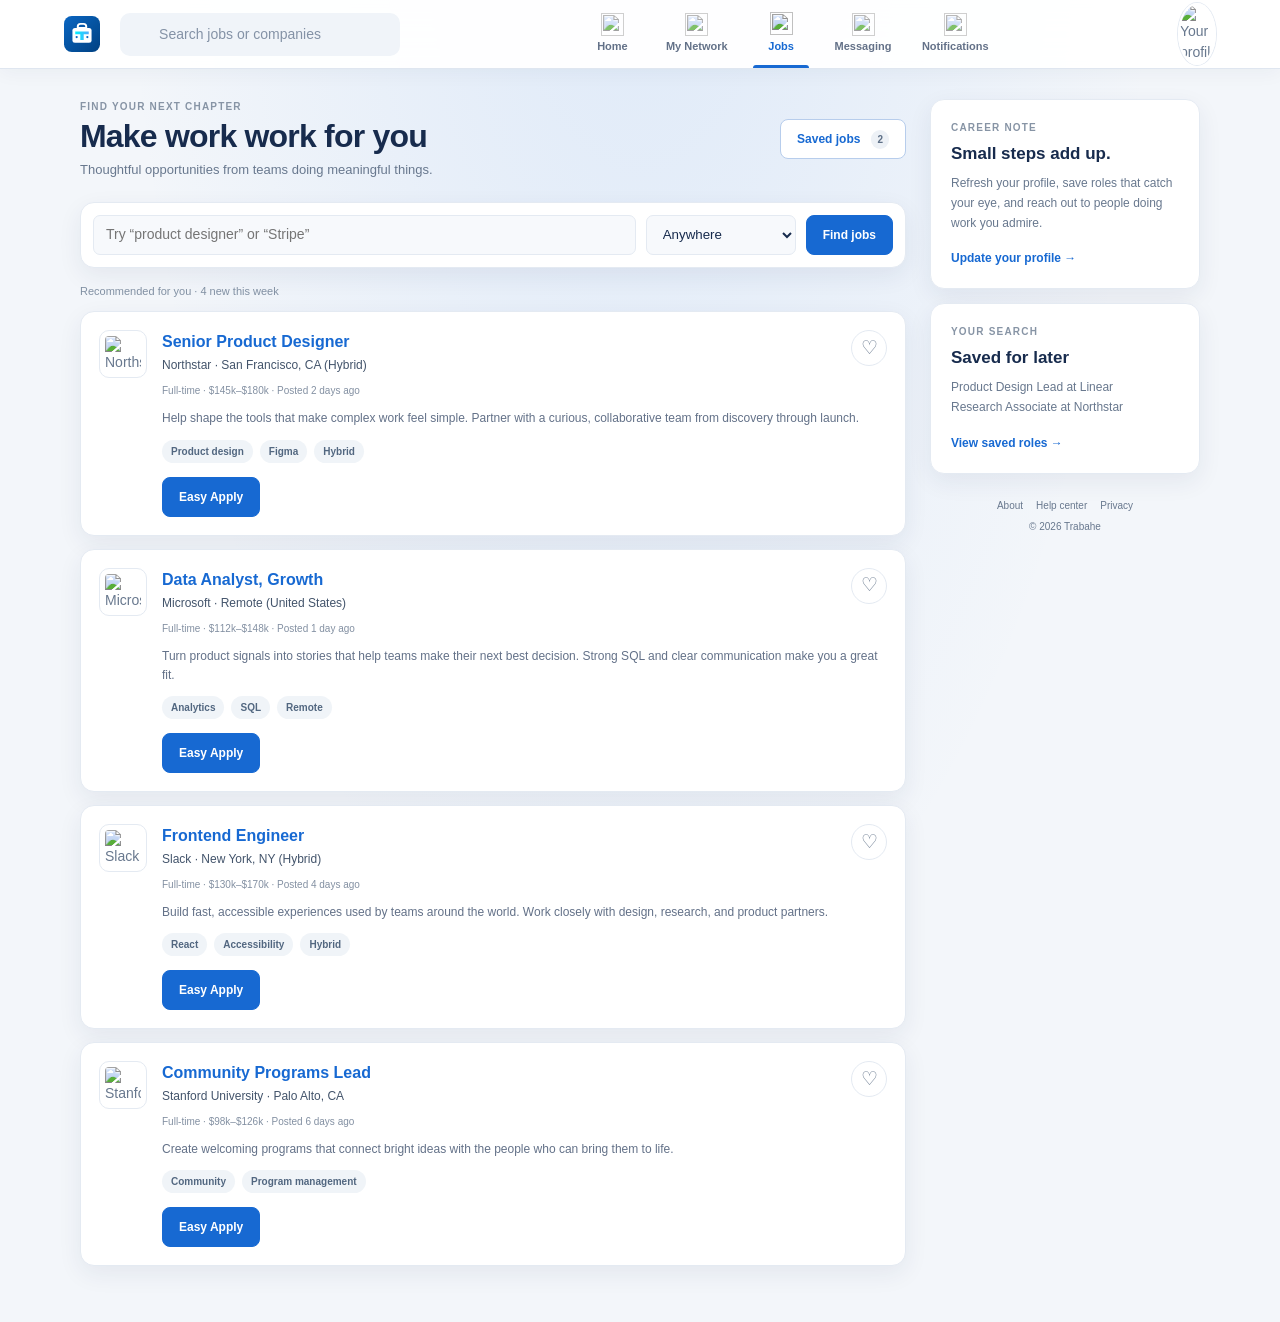
==== commit 11690dba: "Updated logo" ====
--- a/jobs.html
+++ b/jobs.html
@@ -6,7 +6,7 @@
     <title>Jobs | Trabahe</title><link rel="stylesheet" href="style.css"><script src="app.js" defer></script>
 </head>
 <body>
-    <nav class="navbar"><div class="navbar-left"><a href="index.html" class="logo"><img src="images/logo.png" alt="Trabahe home"></a><form class="search-box" data-search-form><img src="images/search.png" alt=""><input type="search" name="search" placeholder="Search jobs or companies" aria-label="Search jobs or companies"></form></div><div class="navbar-center"><ul>
+    <nav class="navbar"><div class="navbar-left"><a href="index.html" class="logo"><img src="images/logo.svg" alt="Trabahe home"></a><form class="search-box" data-search-form><img src="images/search.png" alt=""><input type="search" name="search" placeholder="Search jobs or companies" aria-label="Search jobs or companies"></form></div><div class="navbar-center"><ul>
         <li><a href="index.html"><img src="images/home.png" alt=""><span>Home</span></a></li><li><a href="network.html"><img src="images/network.png" alt=""><span>My Network</span></a></li><li><a href="jobs.html" class="active-link"><img src="images/jobs.png" alt=""><span>Jobs</span></a></li><li><a href="messaging.html"><img src="images/message.png" alt=""><span>Messaging</span></a></li><li><a href="notifications.html"><img src="images/notification.png" alt=""><span>Notifications</span></a></li>
     </ul></div><div class="navbar-right"><a class="profile-trigger" href="profile.html" aria-label="View your profile"><img src="images/user-1.png" class="nav-profile-img" alt="Your profile"></a></div></nav>
     <main class="page-container">
